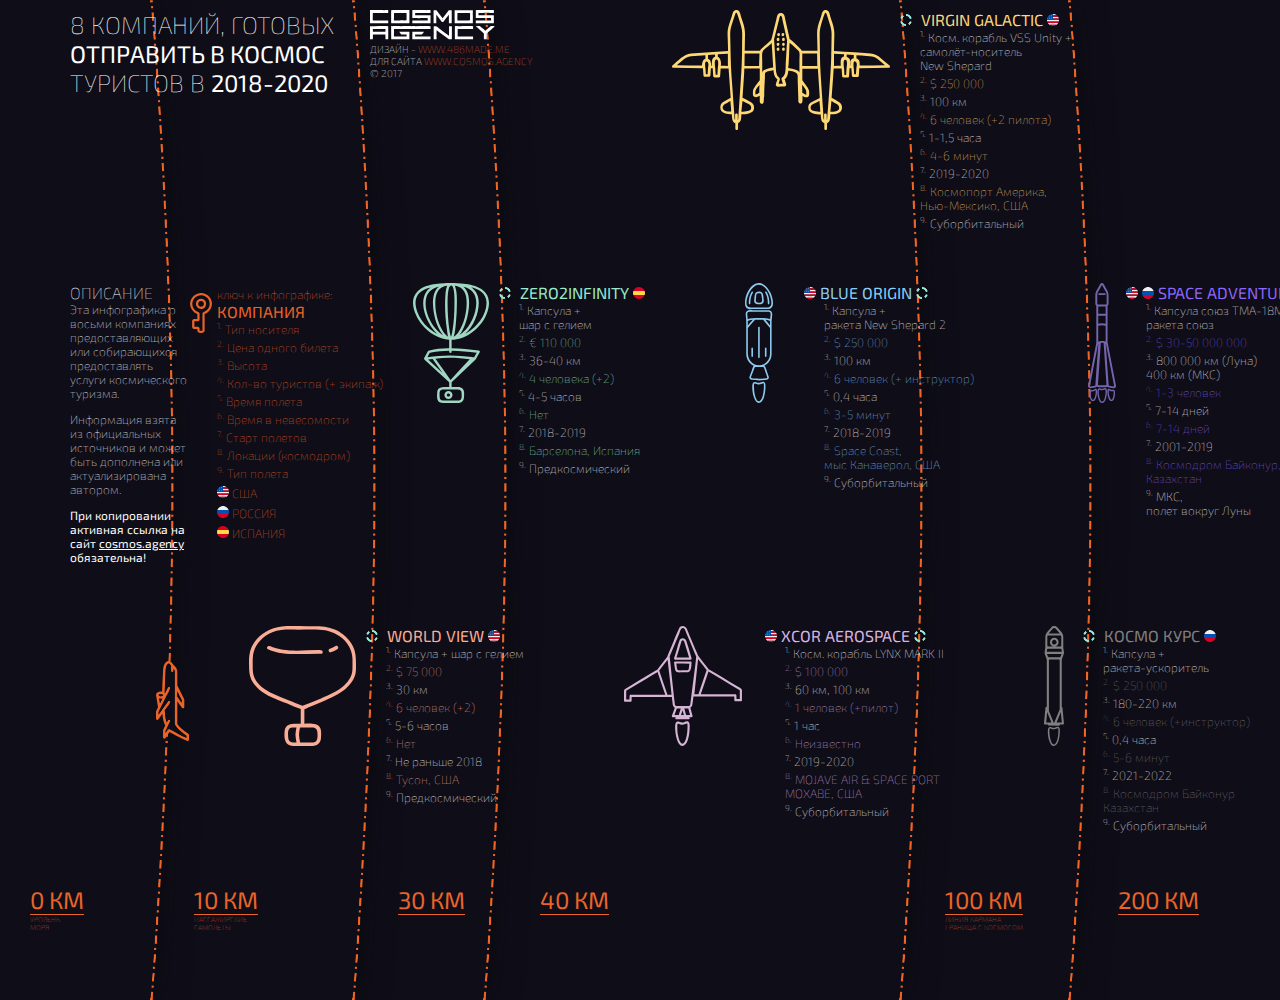
==== index.html @ 1e3e6d04 "fix lists" ====
<!DOCTYPE html>
<html lang="ru">

<head>
    <meta charset="utf-8">
    <title>Consmos Agency: Космический туризм</title>
    <meta name="description" content="Personal page">
    <meta name="author" content="Consmos Agency">
    <link rel="stylesheet" href="css/main.css">
</head>

<body class="no-select">
    <div id="wrapper" class="cursor-grab">
        <div class="first-row">
            <div class="title">
                8 компаний, готовых <b>отправить в космос</b> туристов в <b>2018-2020</b>
            </div>
            <div class="about">
                <img id="site-logo" src="img/cosm_agency_logo.svg">
                <p class="about-item">дизайн - <a href="http://486made.me/">www.486made.me</a></p>
                <p class="about-item">для сайта <a href="http://cosmos.agency/">www.cosmos.agency</a></p>
                <p class="about-item">&copy; 2017</p>
            </div>

            <!-- virgin galactic -->
            <img id="logo-virgin-galactic" class="company-logo" src="img/companies/virgin_galactic.svg">
            <div id="company-virgin-galactic" class="company">
                <div class="company-name">
                    <img class="company-tick" src="img/dot_svg.svg">
                    <span class="company-title">VIRGIN GALACTIC</span>
                    <img class="company-flag" src="img/flags/us_flag.svg">
                </div>
                <ul class="company-features">
                    <li class="odd-feature">
                        <span class="feature-number">1.</span>
                        <span class="feature-description">Косм. корабль VSS Unity +<br>самолёт-носитель<br>New Shepard</span>
                    </li>
                    <li class="even-feature">
                        <span class="feature-number">2.</span>
                        <span class="feature-description">$ 250 000</span>
                    </li>
                    <li class="odd-feature">
                        <span class="feature-number">3.</span>
                        <span class="feature-description">100 км</span>
                    </li>
                    <li class="even-feature">
                        <span class="feature-number">4.</span>
                        <span class="feature-description">6 человек (+2 пилота)</span>
                    </li>
                    <li class="odd-feature">
                        <span class="feature-number">5.</span>
                        <span class="feature-description">1-1,5 часа</span>
                    </li>
                    <li class="even-feature">
                        <span class="feature-number">6.</span>
                        <span class="feature-description">4-6 минут</span>
                    </li>
                    <li class="odd-feature">
                        <span class="feature-number">7.</span>
                        <span class="feature-description">2019-2020</span>
                    </li>
                    <li class="even-feature">
                        <span class="feature-number">8.</span>
                        <span class="feature-description">Космопорт Америка,<br>Нью-Мексико, США</span>
                    </li>
                    <li class="odd-feature">
                        <span class="feature-number">9.</span>
                        <span class="feature-description">Суборбитальный</span>
                    </li>
                </ul>
            </div>

            <!-- spacex -->
            <img id="logo-spacex" class="company-logo" src="img/companies/spacex.svg">
            <div id="company-spacex" class="company">
                <div class="company-name">
                    <img class="company-tick" src="img/dot_svg.svg">
                    <span class="company-title">SPACEX</span>
                    <img class="company-flag" src="img/flags/us_flag.svg">
                </div>
                <ul class="company-features">
                    <li class="odd-feature">
                        <span class="feature-number">1.</span>
                        <span class="feature-description">Капсула Dragon 2 +<br>ракета Falcon Heavy</span>
                    </li>
                    <li class="even-feature">
                        <span class="feature-number">2.</span>
                        <span class="feature-description">$ 50 - 75 000 000</span>
                    </li>
                    <li class="odd-feature">
                        <span class="feature-number">3.</span>
                        <span class="feature-description">800 000 км</span>
                    </li>
                    <li class="even-feature">
                        <span class="feature-number">4.</span>
                        <span class="feature-description">2-6 человек</span>
                    </li>
                    <li class="odd-feature">
                        <span class="feature-number">5.</span>
                        <span class="feature-description">7 дней</span>
                    </li>
                    <li class="even-feature">
                        <span class="feature-number">6.</span>
                        <span class="feature-description">7 дней</span>
                    </li>
                    <li class="odd-feature">
                        <span class="feature-number">7.</span>
                        <span class="feature-description">2018-2019</span>
                    </li>
                    <li class="even-feature">
                        <span class="feature-number">8.</span>
                        <span class="feature-description">КЦ Кеннеди<br>мыс Канаверол, США</span>
                    </li>
                    <li class="odd-feature">
                        <span class="feature-number">9.</span>
                        <span class="feature-description">Глубокий космос<br>полет вокруг Луны</span>
                    </li>
                </ul>
            </div>

        </div>

        <div class="second-row">
            <div class="info">
                <div class="info-title">ОПИСАНИЕ</div>
                <p class="info-item">Эта инфографика о восьми компаниях предоставляющих или собирающихся предоставлять услуги космического туризма.</p>
                <p class="info-item">Информация взята из официальных источников и может быть дополнена или актуализирована автором.</p>
                <p class="info-item bold">При копировании активная ссылка на сайт <a href="http://cosmos.agency/" class="info-link">cosmos.agency</a>                    обязательна!</p>
            </div>

            <img id="logo-key" class="company-logo" src="img/key.svg">
            <div id="company-key" class="company">
                <span class="info-item">ключ к инфографике:</span>
                <div class="company-name">
                    <span class="company-title">КОМПАНИЯ</span>
                </div>
                <ul class="company-features">
                    <li class="odd-feature">
                        <span class="feature-number">1.</span>
                        <span class="feature-description">Тип носителя</span>
                    </li>
                    <li class="even-feature">
                        <span class="feature-number">2.</span>
                        <span class="feature-description">Цена одного билета</span>
                    </li>
                    <li class="odd-feature">
                        <span class="feature-number">3.</span>
                        <span class="feature-description">Высота</span>
                    </li>
                    <li class="even-feature">
                        <span class="feature-number">4.</span>
                        <span class="feature-description">Кол-во туристов (+ экипаж)</span>
                    </li>
                    <li class="odd-feature">
                        <span class="feature-number">5.</span>
                        <span class="feature-description">Время полета</span>
                    </li>
                    <li class="even-feature">
                        <span class="feature-number">6.</span>
                        <span class="feature-description">Время в невесомости</span>
                    </li>
                    <li class="odd-feature">
                        <span class="feature-number">7.</span>
                        <span class="feature-description">Старт полетов</span>
                    </li>
                    <li class="even-feature">
                        <span class="feature-number">8.</span>
                        <span class="feature-description">Локации (космодром)</span>
                    </li>
                    <li class="odd-feature">
                        <span class="feature-number">9.</span>
                        <span class="feature-description">Тип полета</span>
                    </li>
                </ul>
                <div class="flag-key">
                    <p><img class="company-flag" src="img/flags/us_flag.svg"> США</p>
                    <p><img class="company-flag" src="img/flags/russia_flag.svg"> Россия</p>
                    <p><img class="company-flag" src="img/flags/spanish_flag.svg"> Испания</p>
                </div>
            </div>

            <!-- zero-2-infinity -->
            <img id="logo-zero-2-infinity" class="company-logo" src="img/companies/zero2infinity.svg">
            <div id="company-zero-2-infinity" class="company">
                <div class="company-name">
                    <img class="company-tick" src="img/dot_svg.svg">
                    <span class="company-title">ZERO2INFINITY</span>
                    <img class="company-flag" src="img/flags/spanish_flag.svg">
                </div>
                <ul class="company-features">
                    <li class="odd-feature">
                        <span class="feature-number">1.</span>
                        <span class="feature-description">Капсула +<br> шар с гелием</span>
                    </li>
                    <li class="even-feature">
                        <span class="feature-number">2.</span>
                        <span class="feature-description">€ 110 000</span>
                    </li>
                    <li class="odd-feature">
                        <span class="feature-number">3.</span>
                        <span class="feature-description">36-40 км</span>
                    </li>
                    <li class="even-feature">
                        <span class="feature-number">4.</span>
                        <span class="feature-description">4 человека (+2)</span>
                    </li>
                    <li class="odd-feature">
                        <span class="feature-number">5.</span>
                        <span class="feature-description">4-5 часов</span>
                    </li>
                    <li class="even-feature">
                        <span class="feature-number">6.</span>
                        <span class="feature-description">Нет</span>
                    </li>
                    <li class="odd-feature">
                        <span class="feature-number">7.</span>
                        <span class="feature-description">2018-2019</span>
                    </li>
                    <li class="even-feature">
                        <span class="feature-number">8.</span>
                        <span class="feature-description">Барселона, Испания</span>
                    </li>
                    <li class="odd-feature">
                        <span class="feature-number">9.</span>
                        <span class="feature-description">Предкосмический</span>
                    </li>
                </ul>
            </div>

            <!-- blue origin -->
            <img id="logo-blue-origin" class="company-logo" src="img/companies/blue_origin.svg">
            <div id="company-blue-origin" class="company">
                <div class="company-name">
                    <img class="company-flag" src="img/flags/us_flag.svg">
                    <span class="company-title">BLUE ORIGIN</span>
                    <img class="company-tick" src="img/dot_svg.svg">
                </div>
                <ul class="company-features">
                    <li class="odd-feature">
                        <span class="feature-number">1.</span>
                        <span class="feature-description">Капсула +<br> ракета New Shepard 2</span>
                    </li>
                    <li class="even-feature">
                        <span class="feature-number">2.</span>
                        <span class="feature-description">$ 250 000</span>
                    </li>
                    <li class="odd-feature">
                        <span class="feature-number">3.</span>
                        <span class="feature-description">100 км</span>
                    </li>
                    <li class="even-feature">
                        <span class="feature-number">4.</span>
                        <span class="feature-description">6 человек (+ инструктор)</span>
                    </li>
                    <li class="odd-feature">
                        <span class="feature-number">5.</span>
                        <span class="feature-description">0,4 часа</span>
                    </li>
                    <li class="even-feature">
                        <span class="feature-number">6.</span>
                        <span class="feature-description">3-5 минут</span>
                    </li>
                    <li class="odd-feature">
                        <span class="feature-number">7.</span>
                        <span class="feature-description">2018-2019</span>
                    </li>
                    <li class="even-feature">
                        <span class="feature-number">8.</span>
                        <span class="feature-description">Space Coast,<br>мыс Канаверол, США</span>
                    </li>
                    <li class="odd-feature">
                        <span class="feature-number">9.</span>
                        <span class="feature-description">Суборбитальный</span>
                    </li>
                </ul>
            </div>

            <!-- space adventures -->
            <img id="logo-space-adventures" class="company-logo" src="img/companies/space_adventures.svg">
            <div id="company-space-adventures" class="company">
                <div class="company-name">
                    <img class="company-flag" src="img/flags/us_flag.svg">
                    <img class="company-flag" src="img/flags/russia_flag.svg">
                    <span class="company-title">SPACE ADVENTURES</span>
                    <img class="company-tick" src="img/dot_svg.svg">
                </div>
                <ul class="company-features">
                    <li class="odd-feature">
                        <span class="feature-number">1.</span>
                        <span class="feature-description">Капсула союз ТМА-18М +<br> ракета союз</span>
                    </li>
                    <li class="even-feature">
                        <span class="feature-number">2.</span>
                        <span class="feature-description">$ 30-50 000 000</span>
                    </li>
                    <li class="odd-feature">
                        <span class="feature-number">3.</span>
                        <span class="feature-description">800 000 км (Луна)<br>400 км (МКС)</span>
                    </li>
                    <li class="even-feature">
                        <span class="feature-number">4.</span>
                        <span class="feature-description">1-3 человек</span>
                    </li>
                    <li class="odd-feature">
                        <span class="feature-number">5.</span>
                        <span class="feature-description">7-14 дней</span>
                    </li>
                    <li class="even-feature">
                        <span class="feature-number">6.</span>
                        <span class="feature-description">7-14 дней</span>
                    </li>
                    <li class="odd-feature">
                        <span class="feature-number">7.</span>
                        <span class="feature-description">2001-2019</span>
                    </li>
                    <li class="even-feature">
                        <span class="feature-number">8.</span>
                        <span class="feature-description">Космодром Байконур,<br>Казахстан</span>
                    </li>
                    <li class="odd-feature">
                        <span class="feature-number">9.</span>
                        <span class="feature-description">МКС,<br>полет вокруг Луны</span>
                    </li>
                </ul>
            </div>
        </div>

        <div class="third-row">
            <img id="logo-plane" class="company-logo" src="img/plane.svg">

            <!-- world-view -->
            <img id="logo-world-view" class="company-logo" src="img/companies/worldview.svg">
            <div id="company-world-view" class="company">
                <div class="company-name">
                    <img class="company-tick" src="img/dot_svg.svg">
                    <span class="company-title">WORLD VIEW</span>
                    <img class="company-flag" src="img/flags/us_flag.svg">
                </div>
                <ul class="company-features">
                    <li class="odd-feature">
                        <span class="feature-number">1.</span>
                        <span class="feature-description">Капсула + шар с гелием</span>
                    </li>
                    <li class="even-feature">
                        <span class="feature-number">2.</span>
                        <span class="feature-description">$ 75 000</span>
                    </li>
                    <li class="odd-feature">
                        <span class="feature-number">3.</span>
                        <span class="feature-description">30 км</span>
                    </li>
                    <li class="even-feature">
                        <span class="feature-number">4.</span>
                        <span class="feature-description">6 человек (+2)</span>
                    </li>
                    <li class="odd-feature">
                        <span class="feature-number">5.</span>
                        <span class="feature-description">5-6 часов</span>
                    </li>
                    <li class="even-feature">
                        <span class="feature-number">6.</span>
                        <span class="feature-description">Нет</span>
                    </li>
                    <li class="odd-feature">
                        <span class="feature-number">7.</span>
                        <span class="feature-description">Не раньше 2018</span>
                    </li>
                    <li class="even-feature">
                        <span class="feature-number">8.</span>
                        <span class="feature-description">Тусон, США</span>
                    </li>
                    <li class="odd-feature">
                        <span class="feature-number">9.</span>
                        <span class="feature-description">Предкосмический</span>
                    </li>
                </ul>
            </div>

            <!-- xcor aerospace -->
            <img id="logo-xcor-aerospace" class="company-logo" src="img/companies/xcore_aerospace.svg">
            <div id="company-xcor-aerospace" class="company">
                <div class="company-name">
                    <img class="company-flag" src="img/flags/us_flag.svg">
                    <span class="company-title">XCOR AEROSPACE</span>
                    <img class="company-tick" src="img/dot_svg.svg">
                </div>
                <ul class="company-features">
                    <li class="odd-feature">
                        <span class="feature-number">1.</span>
                        <span class="feature-description">Косм. корабль LYNX MARK II</span>
                    </li>
                    <li class="even-feature">
                        <span class="feature-number">2.</span>
                        <span class="feature-description">$ 100 000</span>
                    </li>
                    <li class="odd-feature">
                        <span class="feature-number">3.</span>
                        <span class="feature-description">60 км, 100 км</span>
                    </li>
                    <li class="even-feature">
                        <span class="feature-number">4.</span>
                        <span class="feature-description">1 человек (+пилот)</span>
                    </li>
                    <li class="odd-feature">
                        <span class="feature-number">5.</span>
                        <span class="feature-description">1 час</span>
                    </li>
                    <li class="even-feature">
                        <span class="feature-number">6.</span>
                        <span class="feature-description">Неизвестно</span>
                    </li>
                    <li class="odd-feature">
                        <span class="feature-number">7.</span>
                        <span class="feature-description">2019-2020</span>
                    </li>
                    <li class="even-feature">
                        <span class="feature-number">8.</span>
                        <span class="feature-description">MOJAVE AIR &amp; SPACE PORT<br>MOXABE, США</span>
                    </li>
                    <li class="odd-feature">
                        <span class="feature-number">9.</span>
                        <span class="feature-description">Суборбитальный</span>
                    </li>
                </ul>
            </div>

            <!-- kosmo kurs -->
            <img id="logo-kosmo-kurs" class="company-logo" src="img/companies/kosmokurs.svg">
            <div id="company-kosmo-kurs" class="company">
                <div class="company-name">
                    <img class="company-tick" src="img/dot_svg.svg">
                    <span class="company-title">КОСМО КУРС</span>
                    <img class="company-flag" src="img/flags/russia_flag.svg">
                </div>
                <ul class="company-features">
                    <li class="odd-feature">
                        <span class="feature-number">1.</span>
                        <span class="feature-description">Капсула +<br> ракета-ускоритель</span>
                    </li>
                    <li class="even-feature">
                        <span class="feature-number">2.</span>
                        <span class="feature-description">$ 250 000</span>
                    </li>
                    <li class="odd-feature">
                        <span class="feature-number">3.</span>
                        <span class="feature-description">180-220 км</span>
                    </li>
                    <li class="even-feature">
                        <span class="feature-number">4.</span>
                        <span class="feature-description">6 человек (+инструктор)</span>
                    </li>
                    <li class="odd-feature">
                        <span class="feature-number">5.</span>
                        <span class="feature-description">0,4 часа</span>
                    </li>
                    <li class="even-feature">
                        <span class="feature-number">6.</span>
                        <span class="feature-description">5-6 минут</span>
                    </li>
                    <li class="odd-feature">
                        <span class="feature-number">7.</span>
                        <span class="feature-description">2021-2022</span>
                    </li>
                    <li class="even-feature">
                        <span class="feature-number">8.</span>
                        <span class="feature-description">Космодром Байконур<br>Казахстан</span>
                    </li>
                    <li class="odd-feature">
                        <span class="feature-number">9.</span>
                        <span class="feature-description">Суборбитальный</span>
                    </li>
                </ul>
            </div>
        </div>

        <div class="fourth-row">
            <div id="km-0" class="km-point">
                <div class="km-label">0 КМ</div>
                <div class="km-description">уровень<br> моря</div>
            </div>

            <div id="km-10" class="km-point">
                <div class="km-label">10 КМ</div>
                <div class="km-description">пассажирские<br> самолеты</div>
            </div>

            <div id="km-30" class="km-point">
                <div class="km-label">30 КМ</div>
                <div class="km-description"></div>
            </div>

            <div id="km-40" class="km-point">
                <div class="km-label">40 КМ</div>
                <div class="km-description"></div>
            </div>

            <div id="km-100" class="km-point">
                <div class="km-label">100 КМ</div>
                <div class="km-description">линия кармана<br> граница с космосом</div>
            </div>

            <div id="km-200" class="km-point">
                <div class="km-label">200 КМ</div>
                <div class="km-description"></div>
            </div>

            <div id="km-400" class="km-point">
                <div class="km-label">400 КМ</div>
                <div class="km-description">средняя высота между-<br> нанодной космической<br> станции (МСК)</div>
            </div>

            <div id="km-400000" class="km-point">
                <div class="km-label">400 000 КМ</div>
                <div class="km-description">примерное растояние до луны,<br> за которой начинается глубокий космос</div>
            </div>
        </div>

    </div>
    <div class="earth-distances">
        <img id="distance-10" src="img/earth_distance_km_line.png" class="earth-distance">
        <img id="distance-30" src="img/earth_distance_km_line.png" class="earth-distance">
        <img id="distance-40" src="img/earth_distance_km_line.png" class="earth-distance">
        <img id="distance-100" src="img/earth_distance_km_line.png" class="earth-distance">
        <img id="distance-200" src="img/earth_distance_km_line.png" class="earth-distance">
        <img id="distance-400" src="img/earth_distance_km_line.png" class="earth-distance">
        <img id="distance-400000" src="img/earth_distance_km_line.png" class="earth-distance">
    </div>
    <script src="js/app.js"></script>
</body>

</html>
---- css/main.css ----
@import url('https://fonts.googleapis.com/css?family=Exo+2:100,300,400');


body {
     font-family: 'Exo 2', sans-serif;
     color: #FFF;
     font-weight: 100;
     margin: 10px;
     background-color: #0F0D17;
}

h2 {
    font-weight: 400;
}

.no-select {
     -webkit-user-select: none;
    -moz-user-select: none;
    -ms-user-select: none;
    user-select: none;
}

#wrapper {
    height: 830px;
    min-height: 830px;
    width: 1800px;
}

.cursor-grab {
    cursor: -moz-grab;
    cursor: -webkit-grab;
    cursor: grab;
}

.cursor-grabbing {
    cursor: -moz-grabbing;
    cursor: -webkit-grabbing;
    cursor: grabbing;
}

/* flex */
.first-row,
.second-row,
.third-row,
.fourth-row {
    display: flex;
    margin-bottom: 50px;
}

/* about */
#site-logo {
    width: 125px;
}
.about-item {
    margin: 0;
    font-size: 10px;
    text-transform: uppercase;
}

.about-item a {
    color: #E96428;
    text-decoration: none;
}

/* title */
.title {
    width: 300px;
    text-transform: uppercase;
    font-size: 24px;
    margin-left: 60px;
}

/* info */
.info {
    width: 120px;
    margin-left: 60px;
}

.info-item {
    font-size: 12px;
    margin-top: 0px;
    margin-bottom: 1em;
}

.info-link {
    color: #FFF;
}

.bold {
    font-weight: 400;
}

/* company */

.company-logo {
    margin-top: 0px;
    margin-right: 30px;
    height: 120px;
}

.company-tick {
    width: 12px;
    height: 12px;
    margin-right: 5px;
}

.company-flag {
    width: 12px;
    height: 12px;
}

.company-name {
    font-weight: 400;
    margin-left: -20px;
}

ul.company-features {
    margin: 0;
    padding: 0;
    list-style-type: none;
    font-size: 12px;
}

ul.company-features li {
    margin-bottom: 3px;
}

li.odd-feature {
    color: #FFF;
}

.feature-number {
    vertical-align: super;
    font-size: 70%;
}

/*.feature-description {
    text-transform: uppercase;
}*/

#company-world-view > div.company-name {
    color: #FBAD95;
}

#company-world-view li.even-feature {
    color: #FBAD95;
}

#company-xcor-aerospace > div.company-name {
    color: #D9B5E2;
}

#company-xcor-aerospace li.even-feature {
    color: #D9B5E2;
}

#company-kosmo-kurs > div.company-name {
    color: #818081;
}

#company-kosmo-kurs li.even-feature {
    color: #818081;
}

#company-zero-2-infinity > div.company-name {
    color: #99EACC;
}

#company-zero-2-infinity li.even-feature {
    color: #99EACC;
}

#company-blue-origin > div.company-name {
    color: #8CCEF7;
}

#company-blue-origin li.even-feature {
    color: #8CCEF7;
}

#company-space-adventures > div.company-name {
    color: #8E67FB;
}

#company-space-adventures li.even-feature {
    color: #8E67FB;
}

#company-virgin-galactic > div.company-name {
    color: #FDD77B;
}

#company-virgin-galactic li.even-feature {
    color: #FDD77B;
}

#company-spacex > div.company-name {
    color: #F4696B;
}

#company-spacex li.even-feature {
    color: #F4696B;
}

#company-key > div.company-name {
    color: #E96428;
    margin-left: 0px;
}

#company-key > span.info-item,
#company-key li {
    color: #E96428;
}

#logo-key {
    height: 40px;
    margin-right: 5px;
    margin-top: 10px;
}

#logo-plane {
    height: 80px;
    margin-top: 35px;
    margin-left: 146px;
    margin-right: 60px;
}

.flag-key p {
    font-size: 12px;
    text-transform: uppercase;
    color: #E96428;
    margin-top: 6px;
    margin-bottom: 6px;
}

/* km points */
.km-point {
    color: #E96428;
}

.km-label {
    border-bottom: 1px solid #E96428;
    font-weight: 400;
    font-size: 24px;
}

.km-description {
    text-transform: uppercase;
    font-size: 7px;
}

#km-0 {
    margin-left: 20px;
}

#km-10 {
    margin-left: 110px;
}

#km-30 {
    margin-left: 140px;
}

#km-40 {
    margin-left: 75px;
}

#km-100 {
    margin-left: 336px;
}

#km-200 {
    margin-left: 95px;
}

#km-400 {
    margin-left: 140px;
}

#km-400000 {
    margin-left: 161px;
}

/* elements positions */
#company-world-view,
#company-zero-2-infinity {
    margin-right: 100px;
}

#company-xcor-aerospace {
    margin-right: 100px;
    margin-left: 13px;
}

#company-blue-origin {
    margin-right: 100px;
    margin-left: 21px;
}

#company-kosmo-kurs {
    margin-left: 9px;
}

#logo-space-adventures {
    margin-left: 14px;
}

#logo-zero-2-infinity {
    margin-left: 30px;
}

#logo-virgin-galactic {
    margin-left: 140px;
}

#logo-spacex{
    margin-left: 424px;
}

/* distance */
.earth-distance {
    position: absolute;
    z-index: -1;
    top: 0px;
    height: 1000px;
}

#distance-10 {
    left: 150px;
}

#distance-30 {
    left: 352px;
}

#distance-40 {
    left: 483px;
}

#distance-100 {
    left: 899px;
}

#distance-200 {
    left: 1068px;
}

#distance-400 {
    left: 1290px;
}

#distance-400000 {
    left: 1540px;
}
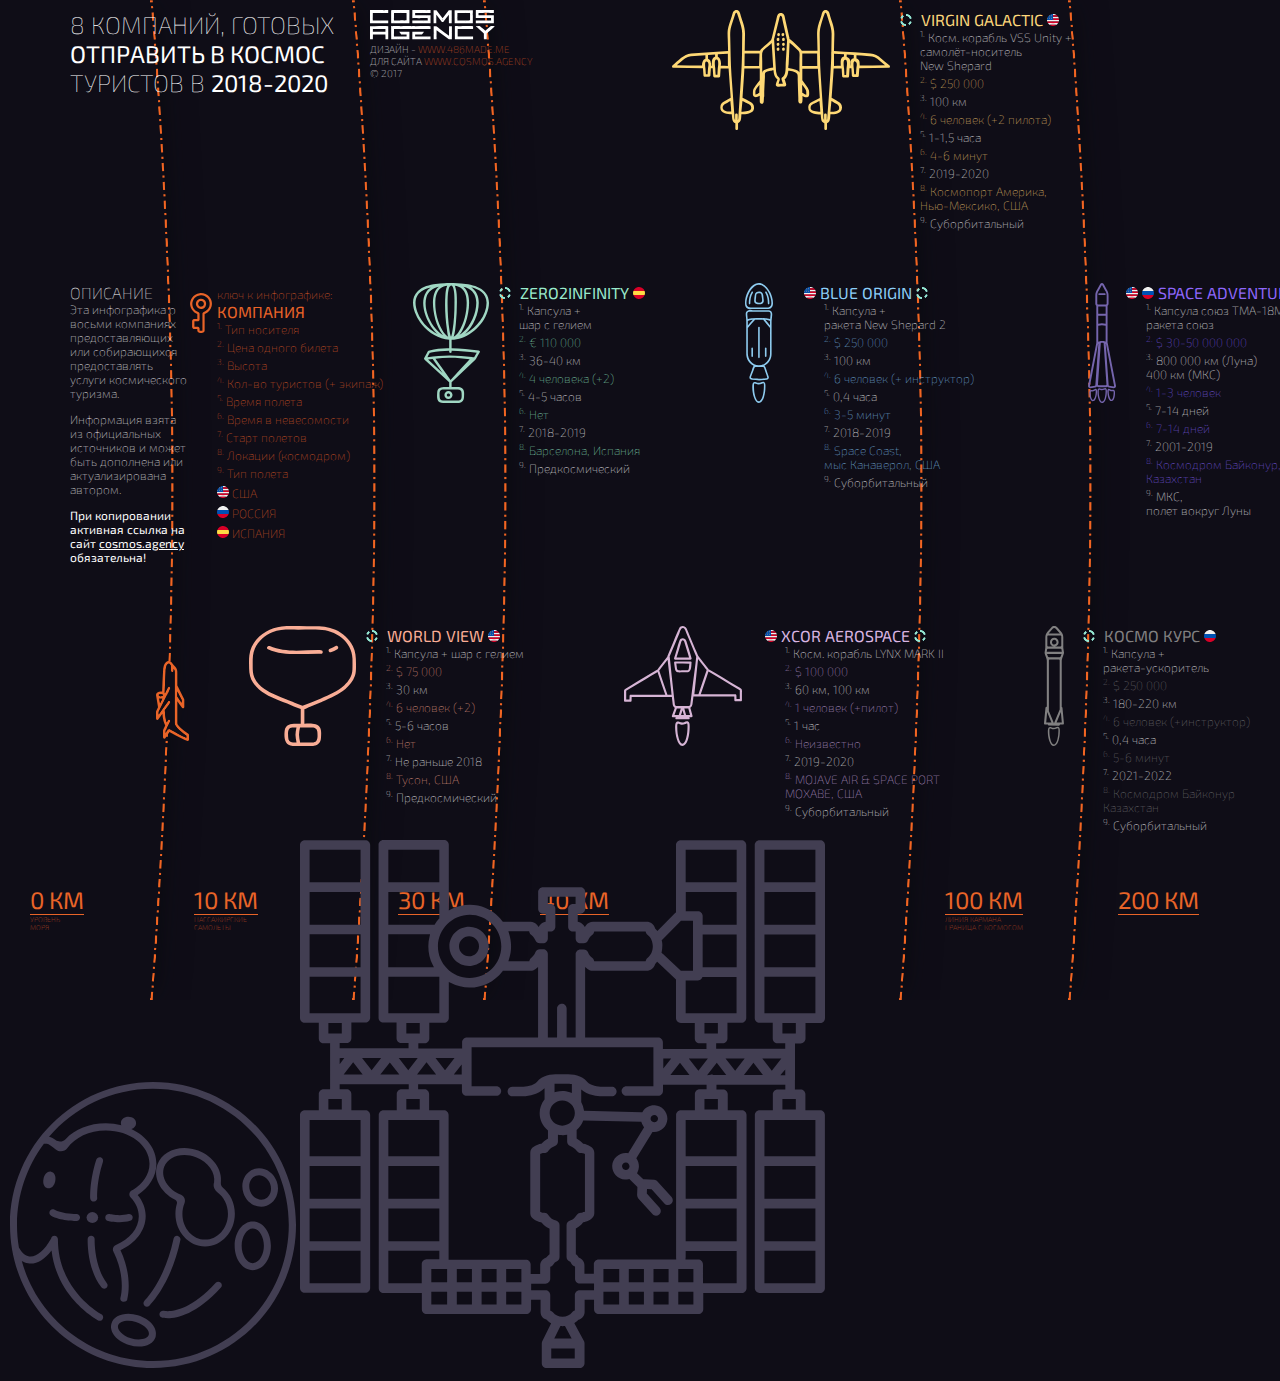
==== commit e0e977ce: "Merge branch 'master' into add-space-objects" ====
--- a/index.html
+++ b/index.html
@@ -525,6 +525,11 @@
         <img id="distance-400" src="img/earth_distance_km_line.png" class="earth-distance">
         <img id="distance-400000" src="img/earth_distance_km_line.png" class="earth-distance">
     </div>
+
+    <div class="space-objects">
+        <img id="moon" src="img/moon.svg" class="space-object">
+        <img id="mks" src="img/iss_mks.svg" class="space-object">
+    </div>
     <script src="js/app.js"></script>
 </body>
 
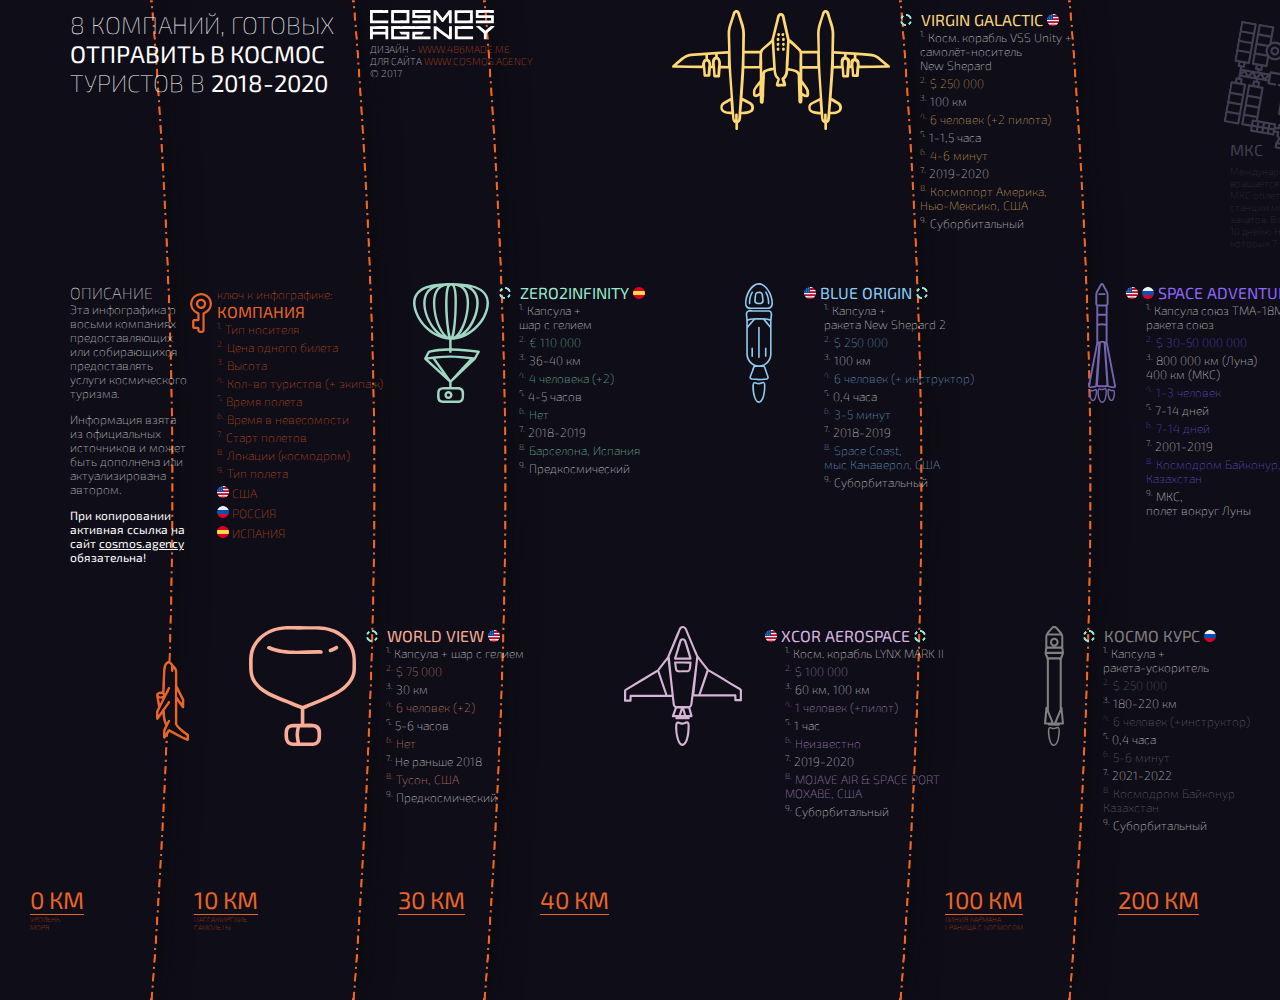
==== commit ad467211: "add space objects" ====
--- a/index.html
+++ b/index.html
@@ -511,7 +511,7 @@
 
             <div id="km-400000" class="km-point">
                 <div class="km-label">400 000 КМ</div>
-                <div class="km-description">примерное растояние до луны,<br> за которой начинается глубокий космос</div>
+                <div class="km-description">примерное расстояние до луны,<br> за которой начинается глубокий космос</div>
             </div>
         </div>
 
@@ -527,8 +527,22 @@
     </div>
 
     <div class="space-objects">
+        <img id="mks" src="img/iss_mks.svg" class="space-object">
+        <div id="mks-info">
+            <h2>МКС</h2>
+            <p>Международная космическая станция вращается на высоте от 250 до 450 км от Земли. МКС облетает землю за 90 минут.
+                За сутки со станции можно наблюдать 16 рассветов и закатов. В среднеи туристы проводили на МКС 10 днейю На
+                МКС было всего 390 человек из которых 7 были туристами.</p>
+        </div>
         <img id="moon" src="img/moon.svg" class="space-object">
-        <img id="mks" src="img/iss_mks.svg" class="space-object">
+        <div id="moon-info">
+            <h2>ЛУНА</h2>
+            <p>Расстояние до луны варьируется от времени года, так в перигее оно: <b>357 104 км</b>, а в апогее <b>406 000 км</b>,
+                среднее растояние &ndash; <b>384 403 км</b>.</p>
+            <p>Обогнуть луну и вернуться на землю займет примерно неделю, 3 дня туда и 3 дня обратно. За луной начинается глубокий
+                космос.</p>
+            <p>Если 10 раз облететь Землю по экватору, то получится расстояние до Луны. На Луне было всего 12 человек.</p>
+        </div>
     </div>
     <script src="js/app.js"></script>
 </body>
--- a/css/main.css
+++ b/css/main.css
@@ -351,4 +351,66 @@
 
 #distance-400000 {
     left: 1540px;
+}
+
+/* objects */
+#mks {
+    position: absolute;
+    z-index: 1;
+    top: 30px;
+    left: 1230px;
+    height: 120px;
+    -ms-transform: rotate(10deg);
+    -webkit-transform: rotate(10deg);
+    transform: rotate(10deg);
+}
+
+#mks-info {
+    position: absolute;
+    z-index: 1;
+    top: 140px;
+    left: 1230px;
+    width: 225px;
+    color: #423E51;
+}
+
+#mks-info h2 {
+    font-size: 16px;
+    margin-top: 0px;
+    margin-bottom: 6px;
+}
+
+#mks-info p {
+    margin-top: 0px;
+    margin-bottom: 0px;
+    font-size: 10px;
+}
+
+#moon {
+    position: absolute;
+    z-index: 1;
+    top: 400px;
+    left: 1480px;
+    height: 120px;
+}
+
+#moon-info {
+    position: absolute;
+    z-index: 1;
+    top: 400px;
+    left: 1615px;
+    width: 175px;
+    color: #423E51;
+}
+
+#moon-info h2 {
+    font-size: 16px;
+    margin-top: 0px;
+    margin-bottom: 6px;
+}
+
+#moon-info p {
+    margin-top: 0px;
+    margin-bottom: 6px;
+    font-size: 10px;
 }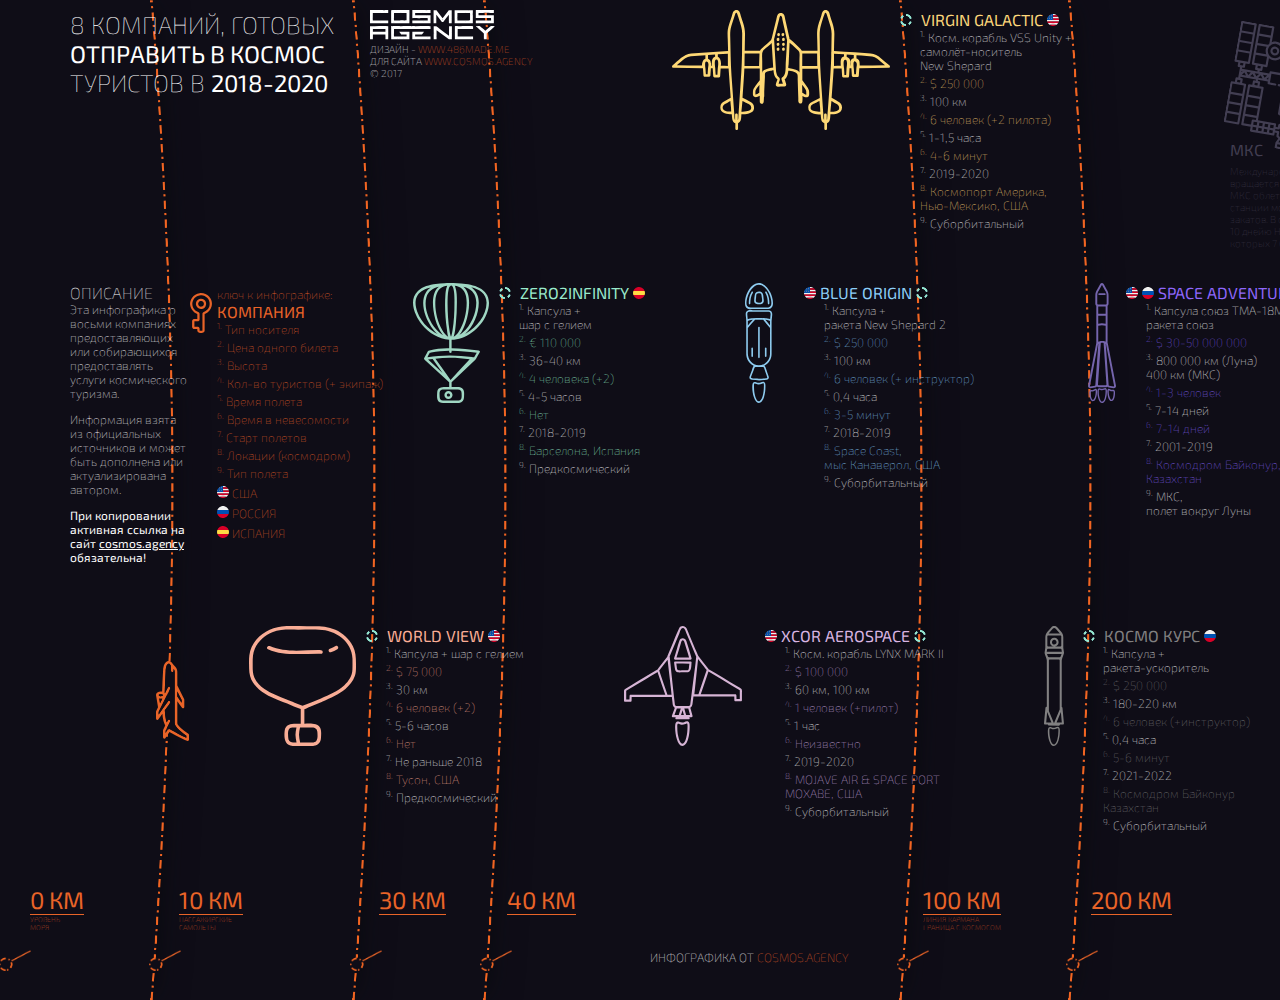
==== commit d0477eae: "add distance ticks" ====
--- a/index.html
+++ b/index.html
@@ -515,6 +515,16 @@
             </div>
         </div>
 
+    </div>
+    <div class="distance-ticks">
+        <img id="distance-tick-0" src="img/tick_distance.png" class="distance-tick">
+        <img id="distance-tick-10" src="img/tick_distance.png" class="distance-tick">
+        <img id="distance-tick-30" src="img/tick_distance.png" class="distance-tick">
+        <img id="distance-tick-40" src="img/tick_distance.png" class="distance-tick">
+        <img id="distance-tick-100" src="img/tick_distance.png" class="distance-tick">
+        <img id="distance-tick-200" src="img/tick_distance.png" class="distance-tick">
+        <img id="distance-tick-400" src="img/tick_distance.png" class="distance-tick">
+        <img id="distance-tick-400000" src="img/tick_distance.png" class="distance-tick">
     </div>
     <div class="earth-distances">
         <img id="distance-10" src="img/earth_distance_km_line.png" class="earth-distance">
@@ -540,10 +550,14 @@
             <p>Расстояние до луны варьируется от времени года, так в перигее оно: <b>357 104 км</b>, а в апогее <b>406 000 км</b>,
                 среднее растояние &ndash; <b>384 403 км</b>.</p>
             <p>Обогнуть луну и вернуться на землю займет примерно неделю, 3 дня туда и 3 дня обратно. За луной начинается глубокий
-                космос.</p>
+                космос.
+            </p>
             <p>Если 10 раз облететь Землю по экватору, то получится расстояние до Луны. На Луне было всего 12 человек.</p>
         </div>
     </div>
+
+    <div id="graphics-info">инфографика от <a href="http://cosmos.agency/">cosmos.agency</a></div>
+
     <script src="js/app.js"></script>
 </body>
 
--- a/css/main.css
+++ b/css/main.css
@@ -254,31 +254,31 @@
 }
 
 #km-10 {
-    margin-left: 110px;
+    margin-left: 95px;
 }
 
 #km-30 {
-    margin-left: 140px;
+    margin-left: 136px;
 }
 
 #km-40 {
-    margin-left: 75px;
+    margin-left: 61px;
 }
 
 #km-100 {
-    margin-left: 336px;
+    margin-left: 347px;
 }
 
 #km-200 {
-    margin-left: 95px;
+    margin-left: 90px;
 }
 
 #km-400 {
-    margin-left: 140px;
+    margin-left: 139px;
 }
 
 #km-400000 {
-    margin-left: 161px;
+    margin-left: 162px;
 }
 
 /* elements positions */
@@ -351,6 +351,45 @@
 
 #distance-400000 {
     left: 1540px;
+}
+
+/* distance-ticks */
+.distance-tick {
+    position: absolute;
+    top: 950px;
+    width: 32px;
+}
+
+#distance-tick-0 {
+    left: -1px;
+}
+
+#distance-tick-10 {
+    left: 149px;
+}
+
+#distance-tick-30 {
+    left: 350px;
+}
+
+#distance-tick-40 {
+    left: 480px;
+}
+
+#distance-tick-100 {
+    left: 897px;
+}
+
+#distance-tick-200 {
+    left: 1066px;
+}
+
+#distance-tick-400 {
+    left: 1288px;
+}
+
+#distance-tick-400000 {
+    left: 1537px;
 }
 
 /* objects */
@@ -413,4 +452,17 @@
     margin-top: 0px;
     margin-bottom: 6px;
     font-size: 10px;
+}
+
+#graphics-info {
+    position: absolute;
+    top: 950px;
+    left: 650px;
+    text-transform: uppercase;
+    font-size: 12px;
+}
+
+#graphics-info a {
+    color: #E96428;
+    text-decoration: none;
 }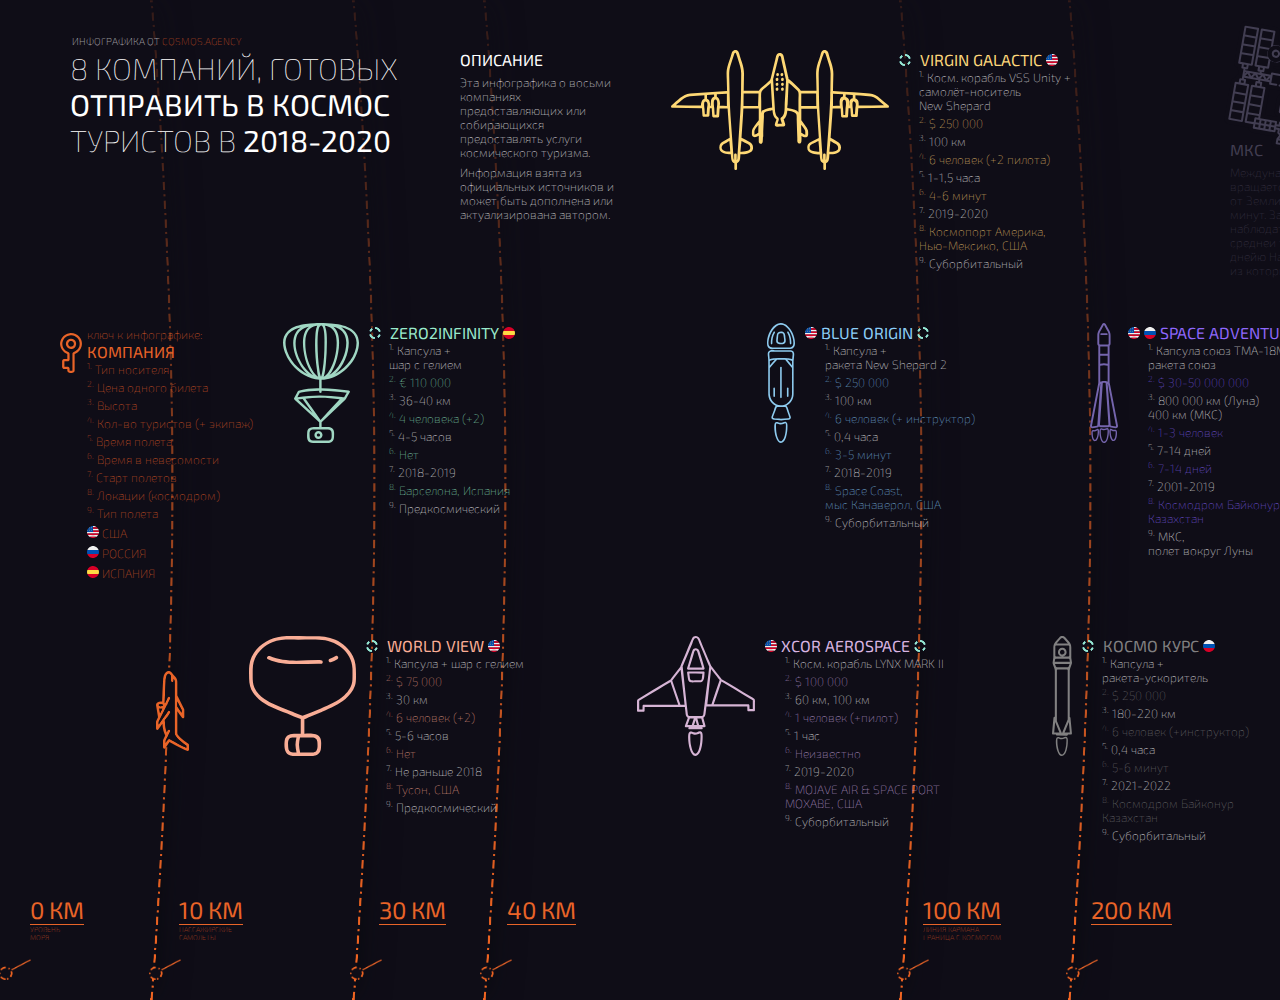
==== commit dcdd4d29: "change page layout" ====
--- a/index.html
+++ b/index.html
@@ -10,124 +10,116 @@
 </head>
 
 <body class="no-select">
+    <div id="graphics-info">инфографика от <a href="http://cosmos.agency/">cosmos.agency</a></div>
     <div id="wrapper" class="cursor-grab">
         <div class="first-row">
             <div class="title">
                 8 компаний, готовых <b>отправить в космос</b> туристов в <b>2018-2020</b>
             </div>
-            <div class="about">
-                <img id="site-logo" src="img/cosm_agency_logo.svg">
-                <p class="about-item">дизайн - <a href="http://486made.me/">www.486made.me</a></p>
-                <p class="about-item">для сайта <a href="http://cosmos.agency/">www.cosmos.agency</a></p>
-                <p class="about-item">&copy; 2017</p>
-            </div>
-
-            <!-- virgin galactic -->
-            <img id="logo-virgin-galactic" class="company-logo" src="img/companies/virgin_galactic.svg">
-            <div id="company-virgin-galactic" class="company">
-                <div class="company-name">
-                    <img class="company-tick" src="img/dot_svg.svg">
-                    <span class="company-title">VIRGIN GALACTIC</span>
-                    <img class="company-flag" src="img/flags/us_flag.svg">
-                </div>
-                <ul class="company-features">
-                    <li class="odd-feature">
-                        <span class="feature-number">1.</span>
-                        <span class="feature-description">Косм. корабль VSS Unity +<br>самолёт-носитель<br>New Shepard</span>
-                    </li>
-                    <li class="even-feature">
-                        <span class="feature-number">2.</span>
-                        <span class="feature-description">$ 250 000</span>
-                    </li>
-                    <li class="odd-feature">
-                        <span class="feature-number">3.</span>
-                        <span class="feature-description">100 км</span>
-                    </li>
-                    <li class="even-feature">
-                        <span class="feature-number">4.</span>
-                        <span class="feature-description">6 человек (+2 пилота)</span>
-                    </li>
-                    <li class="odd-feature">
-                        <span class="feature-number">5.</span>
-                        <span class="feature-description">1-1,5 часа</span>
-                    </li>
-                    <li class="even-feature">
-                        <span class="feature-number">6.</span>
-                        <span class="feature-description">4-6 минут</span>
-                    </li>
-                    <li class="odd-feature">
-                        <span class="feature-number">7.</span>
-                        <span class="feature-description">2019-2020</span>
-                    </li>
-                    <li class="even-feature">
-                        <span class="feature-number">8.</span>
-                        <span class="feature-description">Космопорт Америка,<br>Нью-Мексико, США</span>
-                    </li>
-                    <li class="odd-feature">
-                        <span class="feature-number">9.</span>
-                        <span class="feature-description">Суборбитальный</span>
-                    </li>
-                </ul>
-            </div>
-
-            <!-- spacex -->
-            <img id="logo-spacex" class="company-logo" src="img/companies/spacex.svg">
-            <div id="company-spacex" class="company">
-                <div class="company-name">
-                    <img class="company-tick" src="img/dot_svg.svg">
-                    <span class="company-title">SPACEX</span>
-                    <img class="company-flag" src="img/flags/us_flag.svg">
-                </div>
-                <ul class="company-features">
-                    <li class="odd-feature">
-                        <span class="feature-number">1.</span>
-                        <span class="feature-description">Капсула Dragon 2 +<br>ракета Falcon Heavy</span>
-                    </li>
-                    <li class="even-feature">
-                        <span class="feature-number">2.</span>
-                        <span class="feature-description">$ 50 - 75 000 000</span>
-                    </li>
-                    <li class="odd-feature">
-                        <span class="feature-number">3.</span>
-                        <span class="feature-description">800 000 км</span>
-                    </li>
-                    <li class="even-feature">
-                        <span class="feature-number">4.</span>
-                        <span class="feature-description">2-6 человек</span>
-                    </li>
-                    <li class="odd-feature">
-                        <span class="feature-number">5.</span>
-                        <span class="feature-description">7 дней</span>
-                    </li>
-                    <li class="even-feature">
-                        <span class="feature-number">6.</span>
-                        <span class="feature-description">7 дней</span>
-                    </li>
-                    <li class="odd-feature">
-                        <span class="feature-number">7.</span>
-                        <span class="feature-description">2018-2019</span>
-                    </li>
-                    <li class="even-feature">
-                        <span class="feature-number">8.</span>
-                        <span class="feature-description">КЦ Кеннеди<br>мыс Канаверол, США</span>
-                    </li>
-                    <li class="odd-feature">
-                        <span class="feature-number">9.</span>
-                        <span class="feature-description">Глубокий космос<br>полет вокруг Луны</span>
-                    </li>
-                </ul>
-            </div>
-
-        </div>
-
-        <div class="second-row">
             <div class="info">
                 <div class="info-title">ОПИСАНИЕ</div>
                 <p class="info-item">Эта инфографика о восьми компаниях предоставляющих или собирающихся предоставлять услуги космического туризма.</p>
                 <p class="info-item">Информация взята из официальных источников и может быть дополнена или актуализирована автором.</p>
-                <p class="info-item bold">При копировании активная ссылка на сайт <a href="http://cosmos.agency/" class="info-link">cosmos.agency</a>                    обязательна!</p>
-            </div>
-
+            </div>
+            <!-- virgin galactic -->
+            <img id="logo-virgin-galactic" class="company-logo" src="img/companies/virgin_galactic.svg">
+            <div id="company-virgin-galactic" class="company">
+                <div class="company-name">
+                    <img class="company-tick" src="img/dot_svg.svg">
+                    <span class="company-title">VIRGIN GALACTIC</span>
+                    <img class="company-flag" src="img/flags/us_flag.svg">
+                </div>
+                <ul class="company-features">
+                    <li class="odd-feature">
+                        <span class="feature-number">1.</span>
+                        <span class="feature-description">Косм. корабль VSS Unity +<br>самолёт-носитель<br>New Shepard</span>
+                    </li>
+                    <li class="even-feature">
+                        <span class="feature-number">2.</span>
+                        <span class="feature-description">$ 250 000</span>
+                    </li>
+                    <li class="odd-feature">
+                        <span class="feature-number">3.</span>
+                        <span class="feature-description">100 км</span>
+                    </li>
+                    <li class="even-feature">
+                        <span class="feature-number">4.</span>
+                        <span class="feature-description">6 человек (+2 пилота)</span>
+                    </li>
+                    <li class="odd-feature">
+                        <span class="feature-number">5.</span>
+                        <span class="feature-description">1-1,5 часа</span>
+                    </li>
+                    <li class="even-feature">
+                        <span class="feature-number">6.</span>
+                        <span class="feature-description">4-6 минут</span>
+                    </li>
+                    <li class="odd-feature">
+                        <span class="feature-number">7.</span>
+                        <span class="feature-description">2019-2020</span>
+                    </li>
+                    <li class="even-feature">
+                        <span class="feature-number">8.</span>
+                        <span class="feature-description">Космопорт Америка,<br>Нью-Мексико, США</span>
+                    </li>
+                    <li class="odd-feature">
+                        <span class="feature-number">9.</span>
+                        <span class="feature-description">Суборбитальный</span>
+                    </li>
+                </ul>
+            </div>
+
+            <!-- spacex -->
+            <img id="logo-spacex" class="company-logo" src="img/companies/spacex.svg">
+            <div id="company-spacex" class="company">
+                <div class="company-name">
+                    <img class="company-tick" src="img/dot_svg.svg">
+                    <span class="company-title">SPACEX</span>
+                    <img class="company-flag" src="img/flags/us_flag.svg">
+                </div>
+                <ul class="company-features">
+                    <li class="odd-feature">
+                        <span class="feature-number">1.</span>
+                        <span class="feature-description">Капсула Dragon 2 +<br>ракета Falcon Heavy</span>
+                    </li>
+                    <li class="even-feature">
+                        <span class="feature-number">2.</span>
+                        <span class="feature-description">$ 50 - 75 000 000</span>
+                    </li>
+                    <li class="odd-feature">
+                        <span class="feature-number">3.</span>
+                        <span class="feature-description">800 000 км</span>
+                    </li>
+                    <li class="even-feature">
+                        <span class="feature-number">4.</span>
+                        <span class="feature-description">2-6 человек</span>
+                    </li>
+                    <li class="odd-feature">
+                        <span class="feature-number">5.</span>
+                        <span class="feature-description">7 дней</span>
+                    </li>
+                    <li class="even-feature">
+                        <span class="feature-number">6.</span>
+                        <span class="feature-description">7 дней</span>
+                    </li>
+                    <li class="odd-feature">
+                        <span class="feature-number">7.</span>
+                        <span class="feature-description">2018-2019</span>
+                    </li>
+                    <li class="even-feature">
+                        <span class="feature-number">8.</span>
+                        <span class="feature-description">КЦ Кеннеди<br>мыс Канаверол, США</span>
+                    </li>
+                    <li class="odd-feature">
+                        <span class="feature-number">9.</span>
+                        <span class="feature-description">Глубокий космос<br>полет вокруг Луны</span>
+                    </li>
+                </ul>
+            </div>
+
+        </div>
+
+        <div class="second-row">
             <img id="logo-key" class="company-logo" src="img/key.svg">
             <div id="company-key" class="company">
                 <span class="info-item">ключ к инфографике:</span>
@@ -545,6 +537,7 @@
                 МКС было всего 390 человек из которых 7 были туристами.</p>
         </div>
         <img id="moon" src="img/moon.svg" class="space-object">
+        <img id="moon-orbits" src="img/moon_orbits.svg">
         <div id="moon-info">
             <h2>ЛУНА</h2>
             <p>Расстояние до луны варьируется от времени года, так в перигее оно: <b>357 104 км</b>, а в апогее <b>406 000 км</b>,
@@ -556,8 +549,18 @@
         </div>
     </div>
 
-    <div id="graphics-info">инфографика от <a href="http://cosmos.agency/">cosmos.agency</a></div>
-
+    <div class="space-adventures-tick">
+        <img id="space-adventures-line" src="img/horizontal_dashed_line.svg">
+        <img id="space-adventures-tick" src="img/dot_svg.svg">
+    </div>
+
+    <div id="about">
+        <img id="site-logo" src="img/cosm_agency_logo.svg">
+        <p class="about-item">дизайн - <a href="http://486made.me/">www.486made.me</a></p>
+        <p class="about-item">разработка - <a href="https://vmelnychuk.github.io/">Vasyl Melnychuk</a></p>
+        <p class="about-item">для сайта <a href="http://cosmos.agency/">www.cosmos.agency</a></p>
+        <p class="about-item">&copy; 2017</p>
+    </div>
     <script src="js/app.js"></script>
 </body>
 
--- a/css/main.css
+++ b/css/main.css
@@ -23,7 +23,7 @@
 #wrapper {
     height: 830px;
     min-height: 830px;
-    width: 1800px;
+    width: 2000px;
 }
 
 .cursor-grab {
@@ -45,9 +45,16 @@
 .fourth-row {
     display: flex;
     margin-bottom: 50px;
+    margin-top: 50px;
 }
 
 /* about */
+#about {
+    position: absolute;
+    left: 1615px;
+    top: 790px;
+    width: 170px;
+}
 #site-logo {
     width: 125px;
 }
@@ -64,22 +71,26 @@
 
 /* title */
 .title {
-    width: 300px;
+    width: 330px;
     text-transform: uppercase;
-    font-size: 24px;
+    font-size: 30px;
     margin-left: 60px;
 }
 
 /* info */
 .info {
-    width: 120px;
+    width: 160px;
     margin-left: 60px;
+}
+
+.info-title {
+    font-weight: 400;
 }
 
 .info-item {
     font-size: 12px;
-    margin-top: 0px;
-    margin-bottom: 1em;
+    margin-top: 6px;
+    margin-bottom: 6px;
 }
 
 .info-link {
@@ -216,6 +227,7 @@
     height: 40px;
     margin-right: 5px;
     margin-top: 10px;
+    margin-left: 50px;
 }
 
 #logo-plane {
@@ -283,26 +295,25 @@
 
 /* elements positions */
 #company-world-view,
-#company-zero-2-infinity {
-    margin-right: 100px;
-}
-
+#company-zero-2-infinity,
 #company-xcor-aerospace {
     margin-right: 100px;
+}
+
+#logo-blue-origin {
+    margin-left: 152px;
+}
+
+#logo-space-adventures {
+    margin-left: 115px;
+}
+
+#logo-xcor-aerospace {
     margin-left: 13px;
 }
 
-#company-blue-origin {
-    margin-right: 100px;
-    margin-left: 21px;
-}
-
-#company-kosmo-kurs {
-    margin-left: 9px;
-}
-
-#logo-space-adventures {
-    margin-left: 14px;
+#logo-kosmo-kurs {
+    margin-left: 8px;
 }
 
 #logo-zero-2-infinity {
@@ -310,7 +321,7 @@
 }
 
 #logo-virgin-galactic {
-    margin-left: 140px;
+    margin-left: 51px;
 }
 
 #logo-spacex{
@@ -353,10 +364,10 @@
     left: 1540px;
 }
 
-/* distance-ticks */
+/* distance ticks */
 .distance-tick {
     position: absolute;
-    top: 950px;
+    top: 959px;
     width: 32px;
 }
 
@@ -422,7 +433,7 @@
 #mks-info p {
     margin-top: 0px;
     margin-bottom: 0px;
-    font-size: 10px;
+    font-size: 12px;
 }
 
 #moon {
@@ -433,11 +444,19 @@
     height: 120px;
 }
 
+#moon-orbits {
+    position: absolute;
+    z-index: 1;
+    top: 391px;
+    left: 1561px;
+    height: 137px;
+}
+
 #moon-info {
     position: absolute;
     z-index: 1;
-    top: 400px;
-    left: 1615px;
+    top: 385px;
+    left: 1625px;
     width: 175px;
     color: #423E51;
 }
@@ -451,18 +470,35 @@
 #moon-info p {
     margin-top: 0px;
     margin-bottom: 6px;
+    font-size: 12px;
+}
+
+#graphics-info {
+    position: absolute;
+    top: 35px;
+    left: 72px;
+    text-transform: uppercase;
     font-size: 10px;
-}
-
-#graphics-info {
-    position: absolute;
-    top: 950px;
-    left: 650px;
-    text-transform: uppercase;
-    font-size: 12px;
 }
 
 #graphics-info a {
     color: #E96428;
     text-decoration: none;
+}
+
+#space-adventures-line {
+    position: absolute;
+    left: 1313px;
+    top: 343px;
+    width: 243px;
+    height: 3px;
+    z-index: -2;
+}
+
+#space-adventures-tick {
+    position: absolute;
+    left: 1554px;
+    top: 339px;
+    width: 12px;
+    height: 12px;
 }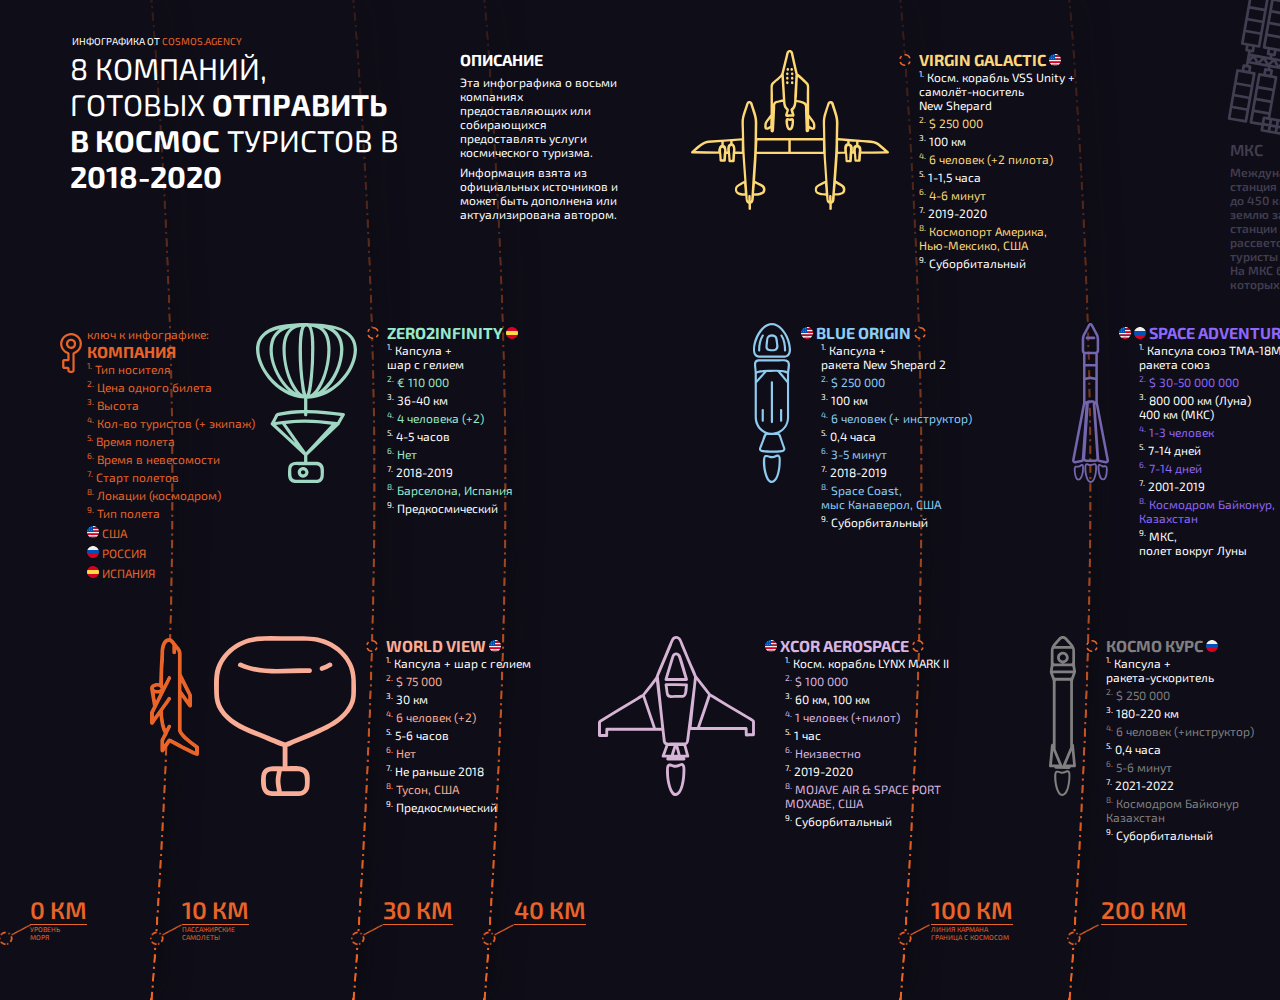
==== commit 1af49921: "change logos sizes" ====
--- a/index.html
+++ b/index.html
@@ -318,7 +318,7 @@
         </div>
 
         <div class="third-row">
-            <img id="logo-plane" class="company-logo" src="img/plane.svg">
+            <img id="logo-plane" src="img/plane.svg">
 
             <!-- world-view -->
             <img id="logo-world-view" class="company-logo" src="img/companies/worldview.svg">
@@ -564,4 +564,4 @@
     <script src="js/app.js"></script>
 </body>
 
-</html>+</html>
--- a/css/main.css
+++ b/css/main.css
@@ -1,16 +1,15 @@
-@import url('https://fonts.googleapis.com/css?family=Exo+2:100,300,400');
-
+@import url('https://fonts.googleapis.com/css?family=Exo+2:400,600,700');
 
 body {
      font-family: 'Exo 2', sans-serif;
      color: #FFF;
-     font-weight: 100;
+     font-weight: 400;
      margin: 10px;
      background-color: #0F0D17;
 }
 
 h2 {
-    font-weight: 400;
+    font-weight: 600;
 }
 
 .no-select {
@@ -23,7 +22,7 @@
 #wrapper {
     height: 830px;
     min-height: 830px;
-    width: 2000px;
+    width: 1900px;
 }
 
 .cursor-grab {
@@ -53,10 +52,10 @@
     position: absolute;
     left: 1615px;
     top: 790px;
-    width: 170px;
+    width: 163px;
 }
 #site-logo {
-    width: 125px;
+    width: 163px;
 }
 .about-item {
     margin: 0;
@@ -84,7 +83,7 @@
 }
 
 .info-title {
-    font-weight: 400;
+    font-weight: 700;
 }
 
 .info-item {
@@ -98,7 +97,7 @@
 }
 
 .bold {
-    font-weight: 400;
+    font-weight: 700;
 }
 
 /* company */
@@ -106,7 +105,7 @@
 .company-logo {
     margin-top: 0px;
     margin-right: 30px;
-    height: 120px;
+    height: 160px;
 }
 
 .company-tick {
@@ -121,7 +120,7 @@
 }
 
 .company-name {
-    font-weight: 400;
+    font-weight: 700;
     margin-left: -20px;
 }
 
@@ -231,10 +230,10 @@
 }
 
 #logo-plane {
-    height: 80px;
-    margin-top: 35px;
-    margin-left: 146px;
-    margin-right: 60px;
+    position: absolute;
+    height: 118px;
+    left: 150px;
+    top: 638px;
 }
 
 .flag-key p {
@@ -252,7 +251,7 @@
 
 .km-label {
     border-bottom: 1px solid #E96428;
-    font-weight: 400;
+    font-weight: 600;
     font-size: 24px;
 }
 
@@ -270,7 +269,7 @@
 }
 
 #km-30 {
-    margin-left: 136px;
+    margin-left: 134px;
 }
 
 #km-40 {
@@ -278,19 +277,19 @@
 }
 
 #km-100 {
-    margin-left: 347px;
+    margin-left: 345px;
 }
 
 #km-200 {
-    margin-left: 90px;
+    margin-left: 88px;
 }
 
 #km-400 {
-    margin-left: 139px;
+    margin-left: 137px;
 }
 
 #km-400000 {
-    margin-left: 162px;
+    margin-left: 161px;
 }
 
 /* elements positions */
@@ -300,32 +299,36 @@
     margin-right: 100px;
 }
 
+#logo-world-view {
+    margin-left: 204px;
+}
+
 #logo-blue-origin {
-    margin-left: 152px;
+    margin-left: 135px;
 }
 
 #logo-space-adventures {
-    margin-left: 115px;
+    margin-left: 100px;
 }
 
 #logo-xcor-aerospace {
-    margin-left: 13px;
+    margin-left: -33px;
 }
 
 #logo-kosmo-kurs {
-    margin-left: 8px;
+    margin-left: 0px;
 }
 
 #logo-zero-2-infinity {
-    margin-left: 30px;
+    margin-left: 1px;
 }
 
 #logo-virgin-galactic {
-    margin-left: 51px;
-}
-
-#logo-spacex{
-    margin-left: 424px;
+    margin-left: 71px;
+}
+
+#logo-spacex {
+    margin-left: 408px;
 }
 
 /* distance */
@@ -367,7 +370,7 @@
 /* distance ticks */
 .distance-tick {
     position: absolute;
-    top: 959px;
+    top: 924px;
     width: 32px;
 }
 
@@ -376,40 +379,40 @@
 }
 
 #distance-tick-10 {
-    left: 149px;
+    left: 150px;
 }
 
 #distance-tick-30 {
-    left: 350px;
+    left: 351px;
 }
 
 #distance-tick-40 {
-    left: 480px;
+    left: 482px;
 }
 
 #distance-tick-100 {
-    left: 897px;
+    left: 898px;
 }
 
 #distance-tick-200 {
-    left: 1066px;
+    left: 1067px;
 }
 
 #distance-tick-400 {
-    left: 1288px;
+    left: 1289px;
 }
 
 #distance-tick-400000 {
-    left: 1537px;
+    left: 1539px;
 }
 
 /* objects */
 #mks {
     position: absolute;
     z-index: 1;
-    top: 30px;
+    top: 0px;
     left: 1230px;
-    height: 120px;
+    height: 160px;
     -ms-transform: rotate(10deg);
     -webkit-transform: rotate(10deg);
     transform: rotate(10deg);
@@ -434,29 +437,30 @@
     margin-top: 0px;
     margin-bottom: 0px;
     font-size: 12px;
+    font-weight: 600;
 }
 
 #moon {
     position: absolute;
     z-index: 1;
     top: 400px;
-    left: 1480px;
-    height: 120px;
+    left: 1462px;
+    height: 160px;
 }
 
 #moon-orbits {
     position: absolute;
+    z-index: -2;
+    top: 377px;
+    left: 1559px;
+    height: 209px;
+}
+
+#moon-info {
+    position: absolute;
     z-index: 1;
-    top: 391px;
-    left: 1561px;
-    height: 137px;
-}
-
-#moon-info {
-    position: absolute;
-    z-index: 1;
-    top: 385px;
-    left: 1625px;
+    top: 358px;
+    left: 1661px;
     width: 175px;
     color: #423E51;
 }
@@ -471,6 +475,7 @@
     margin-top: 0px;
     margin-bottom: 6px;
     font-size: 12px;
+    font-weight: 600;
 }
 
 #graphics-info {
@@ -489,7 +494,7 @@
 #space-adventures-line {
     position: absolute;
     left: 1313px;
-    top: 343px;
+    top: 330px;
     width: 243px;
     height: 3px;
     z-index: -2;
@@ -498,7 +503,7 @@
 #space-adventures-tick {
     position: absolute;
     left: 1554px;
-    top: 339px;
+    top: 326px;
     width: 12px;
     height: 12px;
-}+}
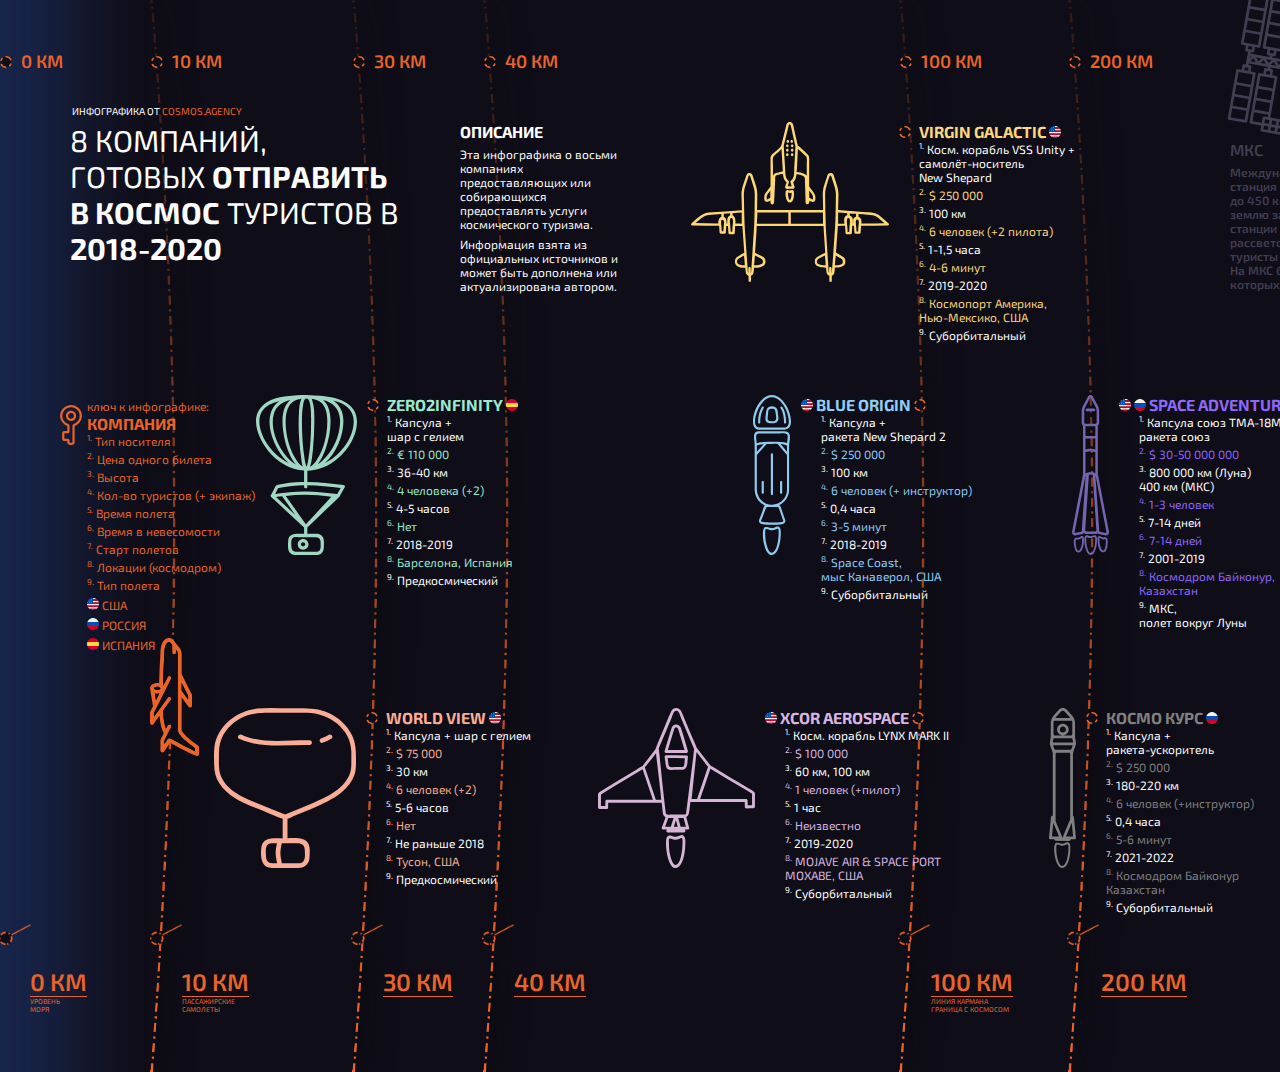
==== commit 89cafce2: "add top distance ticks" ====
--- a/index.html
+++ b/index.html
@@ -12,6 +12,49 @@
 <body class="no-select">
     <div id="graphics-info">инфографика от <a href="http://cosmos.agency/">cosmos.agency</a></div>
     <div id="wrapper" class="cursor-grab">
+
+        <div class="zero-row">
+            <div id="km-0-top">
+                <img class="top-distance-tick" src="img/dot_svg.svg">
+                <span class="km-label-top">0 КМ</span>
+            </div>
+
+            <div id="km-10-top">
+                <img class="top-distance-tick" src="img/dot_svg.svg">
+                <span class="km-label-top">10 КМ</span>
+            </div>
+
+            <div id="km-30-top">
+                <img class="top-distance-tick" src="img/dot_svg.svg">
+                <span class="km-label-top">30 КМ</span>
+            </div>
+
+            <div id="km-40-top">
+                <img class="top-distance-tick" src="img/dot_svg.svg">
+                <span class="km-label-top">40 КМ</span>
+            </div>
+
+            <div id="km-100-top">
+                <img class="top-distance-tick" src="img/dot_svg.svg">
+                <span class="km-label-top">100 КМ</span>
+            </div>
+
+            <div id="km-200-top">
+                <img class="top-distance-tick" src="img/dot_svg.svg">
+                <span class="km-label-top">200 КМ</span>
+            </div>
+
+            <div id="km-400-top">
+                <img class="top-distance-tick" src="img/dot_svg.svg">
+                <span class="km-label-top">400 КМ</span>
+            </div>
+
+            <div id="km-400000-top">
+                <img class="top-distance-tick" src="img/dot_svg.svg">
+                <span class="km-label-top">400 000 КМ</span>
+            </div>
+        </div>
+
         <div class="first-row">
             <div class="title">
                 8 компаний, готовых <b>отправить в космос</b> туристов в <b>2018-2020</b>
--- a/css/main.css
+++ b/css/main.css
@@ -6,6 +6,8 @@
      font-weight: 400;
      margin: 10px;
      background-color: #0F0D17;
+     background-image: url('../img/left_bg_light.png');
+     background-repeat: repeat-y;
 }
 
 h2 {
@@ -38,6 +40,7 @@
 }
 
 /* flex */
+.zero-row,
 .first-row,
 .second-row,
 .third-row,
@@ -336,7 +339,7 @@
     position: absolute;
     z-index: -1;
     top: 0px;
-    height: 1000px;
+    height: 1072px;
 }
 
 #distance-10 {
@@ -409,7 +412,7 @@
 /* objects */
 #mks {
     position: absolute;
-    z-index: 1;
+    z-index: -1;
     top: 0px;
     left: 1230px;
     height: 160px;
@@ -480,7 +483,7 @@
 
 #graphics-info {
     position: absolute;
-    top: 35px;
+    top: 105px;
     left: 72px;
     text-transform: uppercase;
     font-size: 10px;
@@ -507,3 +510,48 @@
     width: 12px;
     height: 12px;
 }
+
+/* top distance */
+.km-label-top {
+    color: #E96428;
+    font-weight: 600;
+    font-size: 18px;
+}
+
+.top-distance-tick {
+    width: 12px;
+    height: 12px;
+    margin-right: 5px;
+}
+
+#km-0-top {
+    margin-left: -10px;
+}
+
+#km-10-top {
+    margin-left: 88px;
+}
+
+#km-30-top {
+    margin-left: 131px;
+}
+
+#km-40-top {
+    margin-left: 58px;
+}
+
+#km-100-top {
+    margin-left: 342px;
+}
+
+#km-200-top {
+    margin-left: 87px;
+}
+
+#km-400-top {
+    margin-left: 139px;
+}
+
+#km-400000-top {
+    margin-left: 164px;
+}
